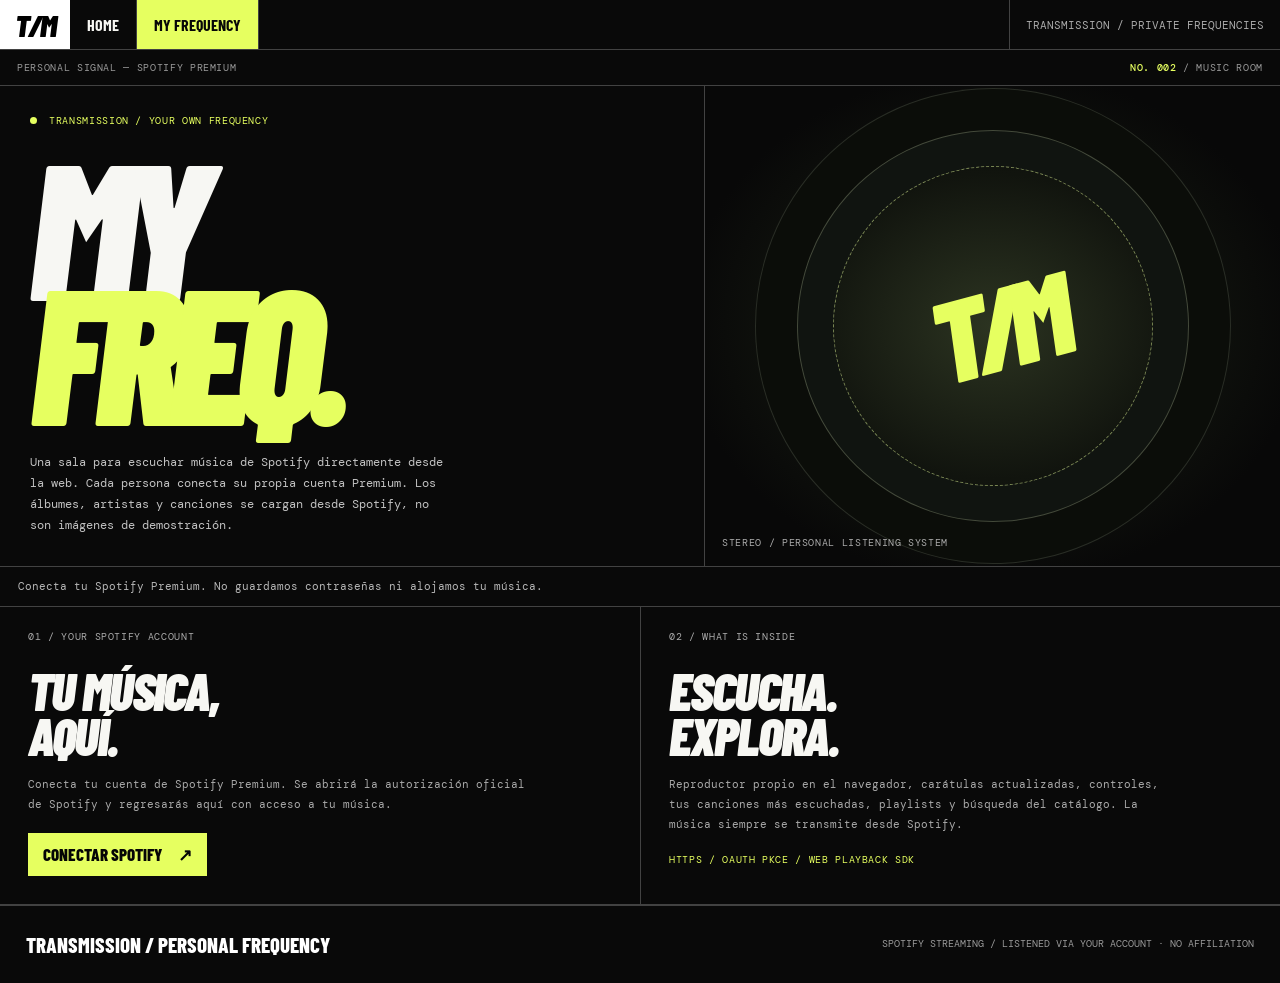
==== musica.html @ 9c349d8c "Ajustar carátula dinámica para ocupar correctamente el reproductor" ====
<!doctype html>
<html lang="es">
<head>
<meta charset="utf-8"><meta name="viewport" content="width=device-width,initial-scale=1">
<meta name="theme-color" content="#090909">
<meta name="description" content="TRANSMISSION — Archivo personal y reproductor Spotify Premium en el navegador.">
<title>MY FREQUENCY / TRANSMISSION</title>
<link rel="preconnect" href="https://fonts.googleapis.com">
<link rel="preconnect" href="https://fonts.gstatic.com" crossorigin>
<link href="https://fonts.googleapis.com/css2?family=Barlow+Condensed:ital,wght@0,400;0,500;0,600;0,700;0,800;0,900;1,800;1,900&family=DM+Mono:wght@400;500&display=swap" rel="stylesheet">
<style>
:root{--acid:#e6ff60;--black:#090909;--panel:#101010;--edge:#424242;--muted:#a2a2a2;--display:'Barlow Condensed','Arial Narrow',Arial,sans-serif;--mono:'DM Mono',monospace;--white:#f7f7f3}*{box-sizing:border-box}html{scroll-behavior:smooth}body{margin:0;color:var(--white);background:var(--black);font:600 16px var(--display);-webkit-font-smoothing:antialiased}button,input{font:inherit}button{cursor:pointer}button:disabled{opacity:.4;cursor:not-allowed}a{color:inherit;text-decoration:none}button:focus-visible,a:focus-visible,input:focus-visible{outline:2px solid var(--acid);outline-offset:3px}img{max-width:100%;display:block}::selection{background:var(--acid);color:#000}.tiny{font:10px/1.5 var(--mono);letter-spacing:.065em}.muted{color:var(--muted);font:12px/1.7 var(--mono)}.header{height:50px;display:flex;align-items:stretch;position:sticky;top:0;background:#090909;z-index:50;border-bottom:1px solid var(--edge)}.logo{padding:0 15px;background:white;color:#000;font-style:italic;font-size:31px;font-weight:900;letter-spacing:-2px;display:grid;place-items:center}.header>a:not(.logo){padding:0 17px;display:flex;align-items:center;border-right:1px solid var(--edge);font-size:16px;font-weight:700}.header>a.is-active{background:var(--acid);color:#070707}.header .sep{flex:1;border-right:1px solid var(--edge)}.header .header-number{font:11px var(--mono);padding:0 16px;color:#aaa;display:flex;align-items:center}.overline{display:flex;align-items:center;justify-content:space-between;gap:12px;padding:10px 17px;border-bottom:1px solid var(--edge);color:#999}.overline strong{color:var(--acid);font-weight:500}.hero{display:grid;grid-template-columns:55% 45%;min-height:430px;border-bottom:1px solid var(--edge)}.hero-copy{padding:27px 30px 30px;display:flex;flex-direction:column;justify-content:space-between;position:relative;overflow:hidden}.mastlabel{color:var(--acid);display:flex;gap:12px}.green-dot{width:7px;height:7px;border-radius:50%;background:var(--acid);display:inline-block;flex:none;margin-top:4px}.headline{font-size:clamp(100px,15vw,255px);font-weight:900;font-style:italic;line-height:.65;letter-spacing:-.085em;margin:34px 0 40px;padding-right:15px}.headline span{color:var(--acid)}.hero-copy p{font:12px/1.75 var(--mono);max-width:420px;color:#c2c2c2;margin:0}.hero-cover{border-left:1px solid var(--edge);position:relative;background:radial-gradient(ellipse at center,#2c3421 0,#11140e 45%,#080808 76%);display:grid;place-items:center;overflow:hidden}.hero-cover .ring{width:66%;aspect-ratio:1;max-width:320px;border-radius:50%;border:1px dashed #788552;display:grid;place-items:center;box-shadow:0 0 0 35px #101410,0 0 0 36px #43493a,0 0 0 77px #0b0d09,0 0 0 78px #292d25;transform:rotate(-15deg)}.hero-cover .ring span{font-size:clamp(60px,9vw,170px);font-weight:900;letter-spacing:-.13em;color:var(--acid);font-style:italic}.hero-cover .tiny{position:absolute;bottom:16px;left:17px;color:#aaa}.access{display:grid;grid-template-columns:1fr 1fr;border-bottom:1px solid var(--edge)}.access-col{padding:22px 28px 28px;min-height:242px}.access-col+.access-col{border-left:1px solid var(--edge)}.access-col h2{font-size:clamp(30px,4.1vw,59px);font-weight:900;letter-spacing:-.04em;font-style:italic;line-height:.87;margin:24px 0 16px;text-transform:uppercase}.access-col p{font:11px/1.8 var(--mono);color:#aaa;margin:0 0 18px;max-width:500px}.button{appearance:none;display:inline-flex;align-items:center;justify-content:space-between;gap:16px;padding:10px 14px;border:1px solid #767676;color:white;background:none;font-weight:800;line-height:1;text-transform:uppercase;font-size:17px;min-height:43px}.button:hover:not(:disabled){background:#fff;color:#050505}.button.acid{background:var(--acid);border-color:var(--acid);color:#050505}.button.acid:hover{background:#fff;border-color:#fff}.button.small{font-size:15px;padding:9px 12px;min-height:36px}.button.selected{background:var(--acid);color:#111;border-color:var(--acid)}.statusline{display:flex;align-items:center;gap:12px;min-height:40px;border-bottom:1px solid var(--edge);padding:9px 18px;color:#b7b7b7;font:11px/1.55 var(--mono)}.statusline .dot{width:6px;height:6px;border-radius:50%;background:var(--acid);flex:none}.statusline[data-error=true]{color:#ff9696}.intro{padding:22px 27px;border-bottom:1px solid var(--edge)}.intro h2{font-size:clamp(45px,8vw,95px);font-style:italic;text-transform:uppercase;line-height:.8;margin:10px 0 18px;letter-spacing:-.05em}.intro p{font:11px/1.7 var(--mono);color:#a9a9a9;max-width:650px}.member-head{display:flex;justify-content:space-between;align-items:center;border-bottom:1px solid var(--edge);padding:14px 24px;gap:12px}.member-head strong{font-size:20px;font-weight:800}.member-head span[data-owner=true]{color:var(--acid)}.member-head .tiny{color:#aaa}.now-layout{display:grid;grid-template-columns:minmax(280px,39%) 1fr;min-height:395px;border-bottom:1px solid var(--edge)}.now-art{background:#1d1f18;padding:24px;display:grid;place-items:center;position:relative;border-right:1px solid var(--edge)}.cover-holder{width:min(100%,355px);aspect-ratio:1;box-shadow:0 18px 70px #0008;position:relative;background:repeating-linear-gradient(135deg,#2d3422 0 16px,#1c211a 16px 32px);display:grid;place-items:center;overflow:hidden}#current-cover{width:100%;height:100%}.cover-holder .cover-big{width:100%;height:100%;object-fit:cover}.cover-holder.is-empty:before{content:'T/M';font-size:80px;font-style:italic;font-weight:900;letter-spacing:-.1em;color:var(--acid)}.cover-holder.is-playing:after{content:'▶';position:absolute;right:10px;bottom:10px;padding:7px 11px;color:#000;background:var(--acid)}.now-meta{padding:26px 30px;display:flex;flex-direction:column;justify-content:space-between;gap:16px}.now-meta .upper{color:#aaa}.now-meta h2{font-size:clamp(54px,6.4vw,112px);letter-spacing:-.05em;line-height:.83;text-transform:uppercase;margin:10px 0 18px;font-weight:900;font-style:italic;overflow-wrap:anywhere}.now-meta p{font:14px/1.5 var(--mono);color:#aaa;margin:0}.now-meta .album{color:#747474;font-size:11px;margin-top:6px}.device-info{margin:10px 0;color:#b7b7b7;font:10px/1.6 var(--mono)}.now-actions{display:flex;flex-wrap:wrap;align-items:center;gap:9px;margin:14px 0}.player-progress{display:grid;grid-template-columns:35px 1fr 35px;gap:9px;align-items:center;font:10px var(--mono);color:#aaa;margin-top:16px}input[type=range]{accent-color:var(--acid);width:100%;cursor:pointer}.section-header{display:flex;align-items:end;justify-content:space-between;gap:15px;border-bottom:1px solid var(--edge);padding:18px 23px;flex-wrap:wrap}.section-header h2{font-weight:900;font-size:clamp(29px,4vw,55px);line-height:1;text-transform:uppercase;font-style:italic;margin:0}.section-header .tiny{color:#aaa}.toggles{display:flex;gap:7px;flex-wrap:wrap}.track-grid{display:grid;grid-template-columns:repeat(6,minmax(0,1fr));gap:1px;background:var(--edge);border-bottom:1px solid var(--edge)}.track-card{min-width:0;background:var(--black);padding:10px 10px 15px;display:flex;flex-direction:column}.track-art{background:linear-gradient(135deg,#343b23,#13150f);border:0;width:100%;aspect-ratio:1;position:relative;padding:0;display:block;overflow:hidden}.track-art img,.playlist-image img,.result-art img{width:100%;height:100%;object-fit:cover}.over-play{position:absolute;right:8px;bottom:8px;width:32px;height:32px;background:var(--acid);color:#000;display:grid;place-items:center;opacity:0;transform:translateY(8px);transition:.2s}.track-art:hover .over-play,.track-art:focus-visible .over-play{opacity:1;transform:none}.track-caption{display:grid;grid-template-columns:24px minmax(0,1fr);gap:3px 5px;padding-top:10px}.track-index{font:10px var(--mono);color:#797979;grid-row:1 / 3}.track-title{font-size:16px;font-weight:800;line-height:1.05;overflow:hidden;display:-webkit-box;-webkit-box-orient:vertical;-webkit-line-clamp:2}.track-by{font:10px/1.45 var(--mono);color:#a5a5a5;overflow:hidden;white-space:nowrap;text-overflow:ellipsis}.track-grid>.muted{grid-column:1/-1;padding:18px}.lists-grid{display:grid;grid-template-columns:repeat(4,minmax(0,1fr));gap:1px;background:var(--edge);border-bottom:1px solid var(--edge)}.list-card{min-width:0;padding:14px;background:var(--black)}.playlist-image{border:0;background:#171c12;width:100%;aspect-ratio:1;display:grid;place-items:center;padding:0}.list-name{font-size:24px;line-height:1;text-transform:uppercase;margin:12px 0 6px;overflow-wrap:anywhere}.list-count{font:10px var(--mono);color:#858585}.list-actions{display:flex;gap:14px;margin-top:17px}.text-link{font:11px var(--mono);color:var(--acid);padding:0;border:0;background:none}.text-link:hover{text-decoration:underline}.lists-grid>.muted{grid-column:1/-1;padding:18px}.search-block{padding:22px 25px;border-bottom:1px solid var(--edge);background:#111}.search-form{display:flex;gap:8px;margin-top:18px}.search-form input{flex:1;min-width:0;background:#070707;border:1px solid #696969;color:white;padding:11px 14px;font:14px var(--mono)}.search-form input:focus{border-color:var(--acid);outline:none}.results{display:grid;grid-template-columns:1fr 1fr;gap:1px;background:var(--edge)}.result-row{display:grid;grid-template-columns:46px 1fr 25px;gap:12px;align-items:center;text-align:left;background:var(--black);border:0;color:white;padding:11px 14px;min-width:0}.result-row:hover{background:#212121}.result-art{display:block;width:46px;height:46px;background:#373a30}.result-info{min-width:0;display:flex;flex-direction:column}.result-info b{font-weight:800;font-size:18px;overflow:hidden;white-space:nowrap;text-overflow:ellipsis}.result-info small{font:10px var(--mono);color:#aaa;white-space:nowrap;overflow:hidden;text-overflow:ellipsis}.result-play{color:var(--acid)}.results .muted{padding:13px}.editorial-note{padding:20px 25px;background:#202316;color:#bec0af;border-bottom:1px solid var(--edge);font:11px/1.7 var(--mono)}.editorial-note b{color:var(--acid)}.footer{display:flex;justify-content:space-between;gap:15px;align-items:center;padding:26px;border-top:1px solid var(--edge);font:10px/1.6 var(--mono);color:#999}.footer strong{font:800 21px var(--display);color:white}.playerbar{position:sticky;bottom:0;z-index:80;display:none;align-items:center;gap:13px;background:var(--acid);color:#080808;padding:8px 14px;border-top:2px solid #080808}.playerbar.visible{display:flex}.playerbar-art{height:42px;width:42px;background:#050505;flex:none}.playerbar-art img{width:100%;height:100%;object-fit:cover}.playerbar-info{min-width:0;flex:1;display:flex;flex-direction:column}.playerbar-info b{font-size:19px;line-height:1;overflow:hidden;white-space:nowrap;text-overflow:ellipsis}.playerbar-info small{font:10px var(--mono);overflow:hidden;white-space:nowrap;text-overflow:ellipsis}.playerbar button{background:#0a0a0a;border:0;color:var(--acid);width:40px;height:36px;font:800 19px var(--display)}[hidden]{display:none!important}@media(max-width:1050px){.track-grid{grid-template-columns:repeat(4,1fr)}.lists-grid{grid-template-columns:repeat(3,1fr)}}@media(max-width:740px){.hero{grid-template-columns:1fr}.hero-copy{min-height:305px}.headline{font-size:clamp(85px,20vw,164px)}.hero-cover{border-left:0;border-top:1px solid var(--edge);min-height:235px}.hero-cover .ring{max-width:150px}.access{grid-template-columns:1fr}.access-col+.access-col{border-left:0;border-top:1px solid var(--edge)}.now-layout{grid-template-columns:1fr}.now-art{border-right:0;border-bottom:1px solid var(--edge)}.now-art .cover-holder{max-width:275px}.now-meta{padding:24px 19px}.track-grid{grid-template-columns:repeat(3,minmax(0,1fr))}.lists-grid{grid-template-columns:repeat(2,minmax(0,1fr))}.results{grid-template-columns:1fr}.header-number{display:none!important}}@media(max-width:480px){.header{height:47px}.logo{font-size:24px;padding:0 11px}.header>a:not(.logo){font-size:13px;padding:0 10px}.hero-copy{padding:22px 16px}.headline{font-size:clamp(75px,19vw,115px)}.access-col{padding:20px 16px}.overline{padding:8px 10px;font-size:9px}.track-grid{grid-template-columns:repeat(2,minmax(0,1fr))}.lists-grid{grid-template-columns:repeat(2,minmax(0,1fr))}.section-header{padding:16px 12px}.search-block{padding:17px 12px}.now-meta h2{font-size:59px}.button{font-size:15px}.footer{flex-direction:column;align-items:start;padding:18px}.playerbar-info b{font-size:16px}}@media(prefers-reduced-motion:reduce){html{scroll-behavior:auto}.over-play{transition:none}}
</style>
<script defer src="./spotify-auth.js"></script>
<script defer src="./spotify-room.js"></script>
</head>
<body>
<header class="header" aria-label="Navegación">
 <a class="logo" href="./index.html" title="Inicio">T/M</a>
 <a href="./index.html">HOME</a>
 <a href="./musica.html" class="is-active" aria-current="page">MY FREQUENCY</a>
 <span class="sep"></span><span class="header-number">TRANSMISSION / PRIVATE FREQUENCIES</span>
</header>
<div class="overline tiny"><span>PERSONAL SIGNAL — SPOTIFY PREMIUM</span><span><strong>NO. 002</strong> / MUSIC ROOM</span></div>
<main>
<section class="hero">
 <div class="hero-copy">
   <div class="mastlabel tiny"><i class="green-dot"></i> TRANSMISSION / YOUR OWN FREQUENCY</div>
   <h1 class="headline">MY<br><span>FREQ.</span></h1>
   <p>Una sala para escuchar música de Spotify directamente desde la web. Cada persona conecta su propia cuenta Premium. Los álbumes, artistas y canciones se cargan desde Spotify, no son imágenes de demostración.</p>
 </div>
 <div class="hero-cover" aria-hidden="true"><div class="ring"><span>T/M</span></div><span class="tiny">STEREO / PERSONAL LISTENING SYSTEM</span></div>
</section>
<div class="statusline" id="music-status" role="status" aria-live="polite"><i class="dot"></i> PREPARANDO SESIÓN...</div>
<section id="connect-view" class="access" aria-label="Conectar con Spotify">
 <div class="access-col">
   <div class="tiny" style="color:#aaa">01 / YOUR SPOTIFY ACCOUNT</div>
   <h2>TU MÚSICA,<br> AQUÍ.</h2>
   <p>Conecta tu cuenta de Spotify Premium. Se abrirá la autorización oficial de Spotify y regresarás aquí con acceso a tu música.</p>
   <button type="button" class="button acid" id="connect-button">CONECTAR SPOTIFY <span aria-hidden="true">↗</span></button>
 </div>
 <div class="access-col">
   <div class="tiny" style="color:#aaa">02 / WHAT IS INSIDE</div>
   <h2>ESCUCHA.<br> EXPLORA.</h2>
   <p>Reproductor propio en el navegador, carátulas actualizadas, controles, tus canciones más escuchadas, playlists y búsqueda del catálogo. La música siempre se transmite desde Spotify.</p>
   <div class="tiny" style="color:var(--acid)">HTTPS / OAUTH PKCE / WEB PLAYBACK SDK</div>
 </div>
</section>
<div id="connected-view" hidden>
 <div class="member-head"><div><div class="tiny" style="color:#999">CUENTA CONECTADA</div><strong id="account-name">SPOTIFY</strong></div><div style="text-align:right"><span class="tiny" id="owner-tag">CUENTA PREMIUM</span><div style="margin-top:7px"><button type="button" class="text-link" id="disconnect-button">DESCONECTAR ↗</button></div></div></div>
 <section class="now-layout" aria-label="Reproducción actual">
   <div class="now-art"><div id="current-cover-wrap" class="cover-holder is-empty"><div id="current-cover"></div></div></div>
   <div class="now-meta">
      <div><div class="tiny upper" id="source-label">NOW PLAYING / SPOTIFY CONNECT</div><h2 id="current-name">YOUR<br> FREQUENCY</h2><p id="current-artist">Selecciona una canción para comenzar</p><p class="album" id="current-album"></p></div>
      <div><div class="tiny upper" id="now-indicator">ESPERANDO REPRODUCCIÓN</div><div class="device-info" id="current-device">DISPOSITIVO / AÚN SIN ELEGIR</div><div class="device-info" id="device-label">WEB PLAYER / INICIANDO</div>
        <div class="now-actions">
         <button type="button" class="button acid" id="listen-here" disabled>▶ ESCUCHAR AQUÍ</button>
         <button type="button" class="button" id="previous" title="Anterior">⏮</button>
         <button type="button" class="button" id="toggle-button">REPRODUCIR</button>
         <button type="button" class="button" id="next" title="Siguiente">⏭</button>
         <button type="button" class="button" id="current-share" disabled>COMPARTIR ↗</button>
        </div>
        <div class="player-progress"><span id="position">0:00</span><input type="range" id="track-progress" min="0" max="1" value="0" aria-label="Posición de reproducción"><span id="duration">0:00</span></div>
      </div>
   </div>
 </section>
 <div class="section-header"><div><div class="tiny" style="color:#aaa" id="collection-label">LAST 4 WEEKS</div><h2>EN ROTACIÓN / TOP TRACKS</h2></div><div class="toggles"><button type="button" class="button small selected" id="top-short">4 SEMANAS</button><button type="button" class="button small" id="top-medium">6 MESES</button><button type="button" class="button small" id="top-long">1 AÑO</button></div></div>
 <section id="tracks-grid" class="track-grid" aria-label="Canciones destacadas"><p class="muted">Inicia sesión para ver tus canciones.</p></section>
 <div class="section-header"><div><div class="tiny" style="color:#aaa">PERSONAL LIBRARY</div><h2>PLAYLISTS / LISTAS</h2></div><button class="button small" type="button" id="refresh-data">ACTUALIZAR ↺</button></div>
 <section class="lists-grid" id="playlists-grid" aria-label="Mis playlists"></section>
 <div class="section-header"><div><div class="tiny" style="color:#aaa">LISTENING HISTORY</div><h2>ÚLTIMAS ESCUCHAS</h2></div><span class="tiny" style="color:#aaa">RECENT / 08</span></div>
 <section id="recent-grid" class="track-grid" aria-label="Escuchado recientemente"></section>
 <section class="search-block" aria-label="Buscar canciones">
   <div class="tiny" style="color:var(--acid)">DISCOVER / THE CATALOGUE</div>
   <div class="section-header" style="padding:13px 0;border:0"><h2>BUSCA / REPRODUCE</h2><span class="tiny" style="color:#aaa">SPOTIFY SEARCH</span></div>
   <form id="search-form" class="search-form">
      <input id="search-query" type="search" placeholder="Artista, canción, álbum..." minlength="2" required autocomplete="off" aria-label="Buscar canciones">
      <button class="button acid" type="submit">BUSCAR ↗</button>
   </form>
 </section>
 <div id="search-results" class="results" aria-live="polite"></div>
 <p id="editorial-note" class="editorial-note"><b>LA PORTADA CAMBIA CON TU MÚSICA.</b> Al conectar tu cuenta se actualizarán tus carátulas y canciones destacadas. Para reflejar tu selección ante otros visitantes mientras no tienes abierta la página, necesitaremos sincronización segura en un servidor.</p>
</div>
</main>
<footer class="footer"><strong>TRANSMISSION / PERSONAL FREQUENCY</strong><span>SPOTIFY STREAMING / LISTENED VIA YOUR ACCOUNT · NO AFFILIATION</span></footer>
<div class="playerbar" id="playerbar" aria-live="polite"><div class="playerbar-art" id="playerbar-art"></div><div class="playerbar-info"><b id="playerbar-track">CANCION</b><small id="playerbar-artist">ARTISTA</small></div><button id="bar-play" type="button" title="Pausar o reproducir">▶</button></div>
</body>
</html>
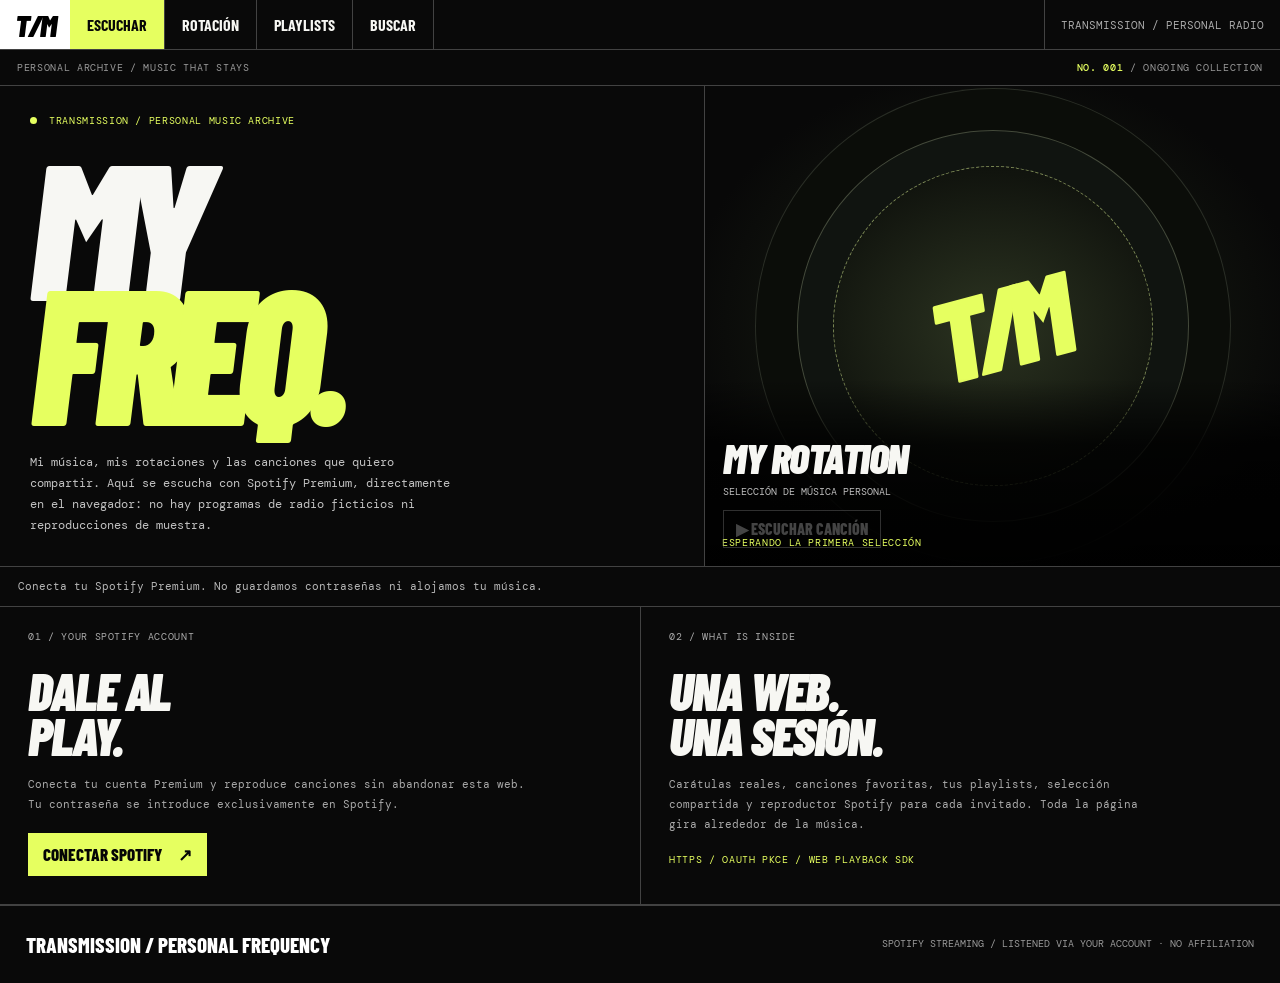
==== commit faaa5252: "Hacer musica.html callback seguro de Spotify y regresar al inicio musical" ====
--- a/musica.html
+++ b/musica.html
@@ -1,88 +1,27 @@
 <!doctype html>
 <html lang="es">
 <head>
-<meta charset="utf-8"><meta name="viewport" content="width=device-width,initial-scale=1">
-<meta name="theme-color" content="#090909">
-<meta name="description" content="TRANSMISSION — Archivo personal y reproductor Spotify Premium en el navegador.">
-<title>MY FREQUENCY / TRANSMISSION</title>
-<link rel="preconnect" href="https://fonts.googleapis.com">
-<link rel="preconnect" href="https://fonts.gstatic.com" crossorigin>
-<link href="https://fonts.googleapis.com/css2?family=Barlow+Condensed:ital,wght@0,400;0,500;0,600;0,700;0,800;0,900;1,800;1,900&family=DM+Mono:wght@400;500&display=swap" rel="stylesheet">
-<style>
-:root{--acid:#e6ff60;--black:#090909;--panel:#101010;--edge:#424242;--muted:#a2a2a2;--display:'Barlow Condensed','Arial Narrow',Arial,sans-serif;--mono:'DM Mono',monospace;--white:#f7f7f3}*{box-sizing:border-box}html{scroll-behavior:smooth}body{margin:0;color:var(--white);background:var(--black);font:600 16px var(--display);-webkit-font-smoothing:antialiased}button,input{font:inherit}button{cursor:pointer}button:disabled{opacity:.4;cursor:not-allowed}a{color:inherit;text-decoration:none}button:focus-visible,a:focus-visible,input:focus-visible{outline:2px solid var(--acid);outline-offset:3px}img{max-width:100%;display:block}::selection{background:var(--acid);color:#000}.tiny{font:10px/1.5 var(--mono);letter-spacing:.065em}.muted{color:var(--muted);font:12px/1.7 var(--mono)}.header{height:50px;display:flex;align-items:stretch;position:sticky;top:0;background:#090909;z-index:50;border-bottom:1px solid var(--edge)}.logo{padding:0 15px;background:white;color:#000;font-style:italic;font-size:31px;font-weight:900;letter-spacing:-2px;display:grid;place-items:center}.header>a:not(.logo){padding:0 17px;display:flex;align-items:center;border-right:1px solid var(--edge);font-size:16px;font-weight:700}.header>a.is-active{background:var(--acid);color:#070707}.header .sep{flex:1;border-right:1px solid var(--edge)}.header .header-number{font:11px var(--mono);padding:0 16px;color:#aaa;display:flex;align-items:center}.overline{display:flex;align-items:center;justify-content:space-between;gap:12px;padding:10px 17px;border-bottom:1px solid var(--edge);color:#999}.overline strong{color:var(--acid);font-weight:500}.hero{display:grid;grid-template-columns:55% 45%;min-height:430px;border-bottom:1px solid var(--edge)}.hero-copy{padding:27px 30px 30px;display:flex;flex-direction:column;justify-content:space-between;position:relative;overflow:hidden}.mastlabel{color:var(--acid);display:flex;gap:12px}.green-dot{width:7px;height:7px;border-radius:50%;background:var(--acid);display:inline-block;flex:none;margin-top:4px}.headline{font-size:clamp(100px,15vw,255px);font-weight:900;font-style:italic;line-height:.65;letter-spacing:-.085em;margin:34px 0 40px;padding-right:15px}.headline span{color:var(--acid)}.hero-copy p{font:12px/1.75 var(--mono);max-width:420px;color:#c2c2c2;margin:0}.hero-cover{border-left:1px solid var(--edge);position:relative;background:radial-gradient(ellipse at center,#2c3421 0,#11140e 45%,#080808 76%);display:grid;place-items:center;overflow:hidden}.hero-cover .ring{width:66%;aspect-ratio:1;max-width:320px;border-radius:50%;border:1px dashed #788552;display:grid;place-items:center;box-shadow:0 0 0 35px #101410,0 0 0 36px #43493a,0 0 0 77px #0b0d09,0 0 0 78px #292d25;transform:rotate(-15deg)}.hero-cover .ring span{font-size:clamp(60px,9vw,170px);font-weight:900;letter-spacing:-.13em;color:var(--acid);font-style:italic}.hero-cover .tiny{position:absolute;bottom:16px;left:17px;color:#aaa}.access{display:grid;grid-template-columns:1fr 1fr;border-bottom:1px solid var(--edge)}.access-col{padding:22px 28px 28px;min-height:242px}.access-col+.access-col{border-left:1px solid var(--edge)}.access-col h2{font-size:clamp(30px,4.1vw,59px);font-weight:900;letter-spacing:-.04em;font-style:italic;line-height:.87;margin:24px 0 16px;text-transform:uppercase}.access-col p{font:11px/1.8 var(--mono);color:#aaa;margin:0 0 18px;max-width:500px}.button{appearance:none;display:inline-flex;align-items:center;justify-content:space-between;gap:16px;padding:10px 14px;border:1px solid #767676;color:white;background:none;font-weight:800;line-height:1;text-transform:uppercase;font-size:17px;min-height:43px}.button:hover:not(:disabled){background:#fff;color:#050505}.button.acid{background:var(--acid);border-color:var(--acid);color:#050505}.button.acid:hover{background:#fff;border-color:#fff}.button.small{font-size:15px;padding:9px 12px;min-height:36px}.button.selected{background:var(--acid);color:#111;border-color:var(--acid)}.statusline{display:flex;align-items:center;gap:12px;min-height:40px;border-bottom:1px solid var(--edge);padding:9px 18px;color:#b7b7b7;font:11px/1.55 var(--mono)}.statusline .dot{width:6px;height:6px;border-radius:50%;background:var(--acid);flex:none}.statusline[data-error=true]{color:#ff9696}.intro{padding:22px 27px;border-bottom:1px solid var(--edge)}.intro h2{font-size:clamp(45px,8vw,95px);font-style:italic;text-transform:uppercase;line-height:.8;margin:10px 0 18px;letter-spacing:-.05em}.intro p{font:11px/1.7 var(--mono);color:#a9a9a9;max-width:650px}.member-head{display:flex;justify-content:space-between;align-items:center;border-bottom:1px solid var(--edge);padding:14px 24px;gap:12px}.member-head strong{font-size:20px;font-weight:800}.member-head span[data-owner=true]{color:var(--acid)}.member-head .tiny{color:#aaa}.now-layout{display:grid;grid-template-columns:minmax(280px,39%) 1fr;min-height:395px;border-bottom:1px solid var(--edge)}.now-art{background:#1d1f18;padding:24px;display:grid;place-items:center;position:relative;border-right:1px solid var(--edge)}.cover-holder{width:min(100%,355px);aspect-ratio:1;box-shadow:0 18px 70px #0008;position:relative;background:repeating-linear-gradient(135deg,#2d3422 0 16px,#1c211a 16px 32px);display:grid;place-items:center;overflow:hidden}#current-cover{width:100%;height:100%}.cover-holder .cover-big{width:100%;height:100%;object-fit:cover}.cover-holder.is-empty:before{content:'T/M';font-size:80px;font-style:italic;font-weight:900;letter-spacing:-.1em;color:var(--acid)}.cover-holder.is-playing:after{content:'▶';position:absolute;right:10px;bottom:10px;padding:7px 11px;color:#000;background:var(--acid)}.now-meta{padding:26px 30px;display:flex;flex-direction:column;justify-content:space-between;gap:16px}.now-meta .upper{color:#aaa}.now-meta h2{font-size:clamp(54px,6.4vw,112px);letter-spacing:-.05em;line-height:.83;text-transform:uppercase;margin:10px 0 18px;font-weight:900;font-style:italic;overflow-wrap:anywhere}.now-meta p{font:14px/1.5 var(--mono);color:#aaa;margin:0}.now-meta .album{color:#747474;font-size:11px;margin-top:6px}.device-info{margin:10px 0;color:#b7b7b7;font:10px/1.6 var(--mono)}.now-actions{display:flex;flex-wrap:wrap;align-items:center;gap:9px;margin:14px 0}.player-progress{display:grid;grid-template-columns:35px 1fr 35px;gap:9px;align-items:center;font:10px var(--mono);color:#aaa;margin-top:16px}input[type=range]{accent-color:var(--acid);width:100%;cursor:pointer}.section-header{display:flex;align-items:end;justify-content:space-between;gap:15px;border-bottom:1px solid var(--edge);padding:18px 23px;flex-wrap:wrap}.section-header h2{font-weight:900;font-size:clamp(29px,4vw,55px);line-height:1;text-transform:uppercase;font-style:italic;margin:0}.section-header .tiny{color:#aaa}.toggles{display:flex;gap:7px;flex-wrap:wrap}.track-grid{display:grid;grid-template-columns:repeat(6,minmax(0,1fr));gap:1px;background:var(--edge);border-bottom:1px solid var(--edge)}.track-card{min-width:0;background:var(--black);padding:10px 10px 15px;display:flex;flex-direction:column}.track-art{background:linear-gradient(135deg,#343b23,#13150f);border:0;width:100%;aspect-ratio:1;position:relative;padding:0;display:block;overflow:hidden}.track-art img,.playlist-image img,.result-art img{width:100%;height:100%;object-fit:cover}.over-play{position:absolute;right:8px;bottom:8px;width:32px;height:32px;background:var(--acid);color:#000;display:grid;place-items:center;opacity:0;transform:translateY(8px);transition:.2s}.track-art:hover .over-play,.track-art:focus-visible .over-play{opacity:1;transform:none}.track-caption{display:grid;grid-template-columns:24px minmax(0,1fr);gap:3px 5px;padding-top:10px}.track-index{font:10px var(--mono);color:#797979;grid-row:1 / 3}.track-title{font-size:16px;font-weight:800;line-height:1.05;overflow:hidden;display:-webkit-box;-webkit-box-orient:vertical;-webkit-line-clamp:2}.track-by{font:10px/1.45 var(--mono);color:#a5a5a5;overflow:hidden;white-space:nowrap;text-overflow:ellipsis}.track-grid>.muted{grid-column:1/-1;padding:18px}.lists-grid{display:grid;grid-template-columns:repeat(4,minmax(0,1fr));gap:1px;background:var(--edge);border-bottom:1px solid var(--edge)}.list-card{min-width:0;padding:14px;background:var(--black)}.playlist-image{border:0;background:#171c12;width:100%;aspect-ratio:1;display:grid;place-items:center;padding:0}.list-name{font-size:24px;line-height:1;text-transform:uppercase;margin:12px 0 6px;overflow-wrap:anywhere}.list-count{font:10px var(--mono);color:#858585}.list-actions{display:flex;gap:14px;margin-top:17px}.text-link{font:11px var(--mono);color:var(--acid);padding:0;border:0;background:none}.text-link:hover{text-decoration:underline}.lists-grid>.muted{grid-column:1/-1;padding:18px}.search-block{padding:22px 25px;border-bottom:1px solid var(--edge);background:#111}.search-form{display:flex;gap:8px;margin-top:18px}.search-form input{flex:1;min-width:0;background:#070707;border:1px solid #696969;color:white;padding:11px 14px;font:14px var(--mono)}.search-form input:focus{border-color:var(--acid);outline:none}.results{display:grid;grid-template-columns:1fr 1fr;gap:1px;background:var(--edge)}.result-row{display:grid;grid-template-columns:46px 1fr 25px;gap:12px;align-items:center;text-align:left;background:var(--black);border:0;color:white;padding:11px 14px;min-width:0}.result-row:hover{background:#212121}.result-art{display:block;width:46px;height:46px;background:#373a30}.result-info{min-width:0;display:flex;flex-direction:column}.result-info b{font-weight:800;font-size:18px;overflow:hidden;white-space:nowrap;text-overflow:ellipsis}.result-info small{font:10px var(--mono);color:#aaa;white-space:nowrap;overflow:hidden;text-overflow:ellipsis}.result-play{color:var(--acid)}.results .muted{padding:13px}.editorial-note{padding:20px 25px;background:#202316;color:#bec0af;border-bottom:1px solid var(--edge);font:11px/1.7 var(--mono)}.editorial-note b{color:var(--acid)}.footer{display:flex;justify-content:space-between;gap:15px;align-items:center;padding:26px;border-top:1px solid var(--edge);font:10px/1.6 var(--mono);color:#999}.footer strong{font:800 21px var(--display);color:white}.playerbar{position:sticky;bottom:0;z-index:80;display:none;align-items:center;gap:13px;background:var(--acid);color:#080808;padding:8px 14px;border-top:2px solid #080808}.playerbar.visible{display:flex}.playerbar-art{height:42px;width:42px;background:#050505;flex:none}.playerbar-art img{width:100%;height:100%;object-fit:cover}.playerbar-info{min-width:0;flex:1;display:flex;flex-direction:column}.playerbar-info b{font-size:19px;line-height:1;overflow:hidden;white-space:nowrap;text-overflow:ellipsis}.playerbar-info small{font:10px var(--mono);overflow:hidden;white-space:nowrap;text-overflow:ellipsis}.playerbar button{background:#0a0a0a;border:0;color:var(--acid);width:40px;height:36px;font:800 19px var(--display)}[hidden]{display:none!important}@media(max-width:1050px){.track-grid{grid-template-columns:repeat(4,1fr)}.lists-grid{grid-template-columns:repeat(3,1fr)}}@media(max-width:740px){.hero{grid-template-columns:1fr}.hero-copy{min-height:305px}.headline{font-size:clamp(85px,20vw,164px)}.hero-cover{border-left:0;border-top:1px solid var(--edge);min-height:235px}.hero-cover .ring{max-width:150px}.access{grid-template-columns:1fr}.access-col+.access-col{border-left:0;border-top:1px solid var(--edge)}.now-layout{grid-template-columns:1fr}.now-art{border-right:0;border-bottom:1px solid var(--edge)}.now-art .cover-holder{max-width:275px}.now-meta{padding:24px 19px}.track-grid{grid-template-columns:repeat(3,minmax(0,1fr))}.lists-grid{grid-template-columns:repeat(2,minmax(0,1fr))}.results{grid-template-columns:1fr}.header-number{display:none!important}}@media(max-width:480px){.header{height:47px}.logo{font-size:24px;padding:0 11px}.header>a:not(.logo){font-size:13px;padding:0 10px}.hero-copy{padding:22px 16px}.headline{font-size:clamp(75px,19vw,115px)}.access-col{padding:20px 16px}.overline{padding:8px 10px;font-size:9px}.track-grid{grid-template-columns:repeat(2,minmax(0,1fr))}.lists-grid{grid-template-columns:repeat(2,minmax(0,1fr))}.section-header{padding:16px 12px}.search-block{padding:17px 12px}.now-meta h2{font-size:59px}.button{font-size:15px}.footer{flex-direction:column;align-items:start;padding:18px}.playerbar-info b{font-size:16px}}@media(prefers-reduced-motion:reduce){html{scroll-behavior:auto}.over-play{transition:none}}
-</style>
-<script defer src="./spotify-auth.js"></script>
-<script defer src="./spotify-room.js"></script>
+  <meta charset="utf-8">
+  <meta name="viewport" content="width=device-width,initial-scale=1">
+  <title>TRANSMISSION — Conectando Spotify</title>
+  <meta name="robots" content="noindex,nofollow">
+  <style>html{color-scheme:dark}body{margin:0;min-height:100vh;background:#090909;color:#f2f2ed;display:grid;place-items:center;font-family:Arial,sans-serif}main{max-width:560px;padding:25px}h1{font-size:36px;letter-spacing:-.04em}p{line-height:1.5;color:#aaa}a{color:#e6ff60}</style>
+  <script src="./spotify-auth.js"></script>
 </head>
-<body>
-<header class="header" aria-label="Navegación">
- <a class="logo" href="./index.html" title="Inicio">T/M</a>
- <a href="./index.html">HOME</a>
- <a href="./musica.html" class="is-active" aria-current="page">MY FREQUENCY</a>
- <span class="sep"></span><span class="header-number">TRANSMISSION / PRIVATE FREQUENCIES</span>
-</header>
-<div class="overline tiny"><span>PERSONAL SIGNAL — SPOTIFY PREMIUM</span><span><strong>NO. 002</strong> / MUSIC ROOM</span></div>
-<main>
-<section class="hero">
- <div class="hero-copy">
-   <div class="mastlabel tiny"><i class="green-dot"></i> TRANSMISSION / YOUR OWN FREQUENCY</div>
-   <h1 class="headline">MY<br><span>FREQ.</span></h1>
-   <p>Una sala para escuchar música de Spotify directamente desde la web. Cada persona conecta su propia cuenta Premium. Los álbumes, artistas y canciones se cargan desde Spotify, no son imágenes de demostración.</p>
- </div>
- <div class="hero-cover" aria-hidden="true"><div class="ring"><span>T/M</span></div><span class="tiny">STEREO / PERSONAL LISTENING SYSTEM</span></div>
-</section>
-<div class="statusline" id="music-status" role="status" aria-live="polite"><i class="dot"></i> PREPARANDO SESIÓN...</div>
-<section id="connect-view" class="access" aria-label="Conectar con Spotify">
- <div class="access-col">
-   <div class="tiny" style="color:#aaa">01 / YOUR SPOTIFY ACCOUNT</div>
-   <h2>TU MÚSICA,<br> AQUÍ.</h2>
-   <p>Conecta tu cuenta de Spotify Premium. Se abrirá la autorización oficial de Spotify y regresarás aquí con acceso a tu música.</p>
-   <button type="button" class="button acid" id="connect-button">CONECTAR SPOTIFY <span aria-hidden="true">↗</span></button>
- </div>
- <div class="access-col">
-   <div class="tiny" style="color:#aaa">02 / WHAT IS INSIDE</div>
-   <h2>ESCUCHA.<br> EXPLORA.</h2>
-   <p>Reproductor propio en el navegador, carátulas actualizadas, controles, tus canciones más escuchadas, playlists y búsqueda del catálogo. La música siempre se transmite desde Spotify.</p>
-   <div class="tiny" style="color:var(--acid)">HTTPS / OAUTH PKCE / WEB PLAYBACK SDK</div>
- </div>
-</section>
-<div id="connected-view" hidden>
- <div class="member-head"><div><div class="tiny" style="color:#999">CUENTA CONECTADA</div><strong id="account-name">SPOTIFY</strong></div><div style="text-align:right"><span class="tiny" id="owner-tag">CUENTA PREMIUM</span><div style="margin-top:7px"><button type="button" class="text-link" id="disconnect-button">DESCONECTAR ↗</button></div></div></div>
- <section class="now-layout" aria-label="Reproducción actual">
-   <div class="now-art"><div id="current-cover-wrap" class="cover-holder is-empty"><div id="current-cover"></div></div></div>
-   <div class="now-meta">
-      <div><div class="tiny upper" id="source-label">NOW PLAYING / SPOTIFY CONNECT</div><h2 id="current-name">YOUR<br> FREQUENCY</h2><p id="current-artist">Selecciona una canción para comenzar</p><p class="album" id="current-album"></p></div>
-      <div><div class="tiny upper" id="now-indicator">ESPERANDO REPRODUCCIÓN</div><div class="device-info" id="current-device">DISPOSITIVO / AÚN SIN ELEGIR</div><div class="device-info" id="device-label">WEB PLAYER / INICIANDO</div>
-        <div class="now-actions">
-         <button type="button" class="button acid" id="listen-here" disabled>▶ ESCUCHAR AQUÍ</button>
-         <button type="button" class="button" id="previous" title="Anterior">⏮</button>
-         <button type="button" class="button" id="toggle-button">REPRODUCIR</button>
-         <button type="button" class="button" id="next" title="Siguiente">⏭</button>
-         <button type="button" class="button" id="current-share" disabled>COMPARTIR ↗</button>
-        </div>
-        <div class="player-progress"><span id="position">0:00</span><input type="range" id="track-progress" min="0" max="1" value="0" aria-label="Posición de reproducción"><span id="duration">0:00</span></div>
-      </div>
-   </div>
- </section>
- <div class="section-header"><div><div class="tiny" style="color:#aaa" id="collection-label">LAST 4 WEEKS</div><h2>EN ROTACIÓN / TOP TRACKS</h2></div><div class="toggles"><button type="button" class="button small selected" id="top-short">4 SEMANAS</button><button type="button" class="button small" id="top-medium">6 MESES</button><button type="button" class="button small" id="top-long">1 AÑO</button></div></div>
- <section id="tracks-grid" class="track-grid" aria-label="Canciones destacadas"><p class="muted">Inicia sesión para ver tus canciones.</p></section>
- <div class="section-header"><div><div class="tiny" style="color:#aaa">PERSONAL LIBRARY</div><h2>PLAYLISTS / LISTAS</h2></div><button class="button small" type="button" id="refresh-data">ACTUALIZAR ↺</button></div>
- <section class="lists-grid" id="playlists-grid" aria-label="Mis playlists"></section>
- <div class="section-header"><div><div class="tiny" style="color:#aaa">LISTENING HISTORY</div><h2>ÚLTIMAS ESCUCHAS</h2></div><span class="tiny" style="color:#aaa">RECENT / 08</span></div>
- <section id="recent-grid" class="track-grid" aria-label="Escuchado recientemente"></section>
- <section class="search-block" aria-label="Buscar canciones">
-   <div class="tiny" style="color:var(--acid)">DISCOVER / THE CATALOGUE</div>
-   <div class="section-header" style="padding:13px 0;border:0"><h2>BUSCA / REPRODUCE</h2><span class="tiny" style="color:#aaa">SPOTIFY SEARCH</span></div>
-   <form id="search-form" class="search-form">
-      <input id="search-query" type="search" placeholder="Artista, canción, álbum..." minlength="2" required autocomplete="off" aria-label="Buscar canciones">
-      <button class="button acid" type="submit">BUSCAR ↗</button>
-   </form>
- </section>
- <div id="search-results" class="results" aria-live="polite"></div>
- <p id="editorial-note" class="editorial-note"><b>LA PORTADA CAMBIA CON TU MÚSICA.</b> Al conectar tu cuenta se actualizarán tus carátulas y canciones destacadas. Para reflejar tu selección ante otros visitantes mientras no tienes abierta la página, necesitaremos sincronización segura en un servidor.</p>
-</div>
-</main>
-<footer class="footer"><strong>TRANSMISSION / PERSONAL FREQUENCY</strong><span>SPOTIFY STREAMING / LISTENED VIA YOUR ACCOUNT · NO AFFILIATION</span></footer>
-<div class="playerbar" id="playerbar" aria-live="polite"><div class="playerbar-art" id="playerbar-art"></div><div class="playerbar-info"><b id="playerbar-track">CANCION</b><small id="playerbar-artist">ARTISTA</small></div><button id="bar-play" type="button" title="Pausar o reproducir">▶</button></div>
+<body><main><h1>TRANSMISSION / CONECTANDO…</h1><p id="message">Validando la autorización directamente con Spotify y regresando al reproductor.</p><a href="/">Volver al inicio ↗</a></main>
+<script>
+(async()=>{
+  const node=document.getElementById('message');
+  try{
+    await window.TransmissionSpotify.processRedirect();
+    const saved=sessionStorage.getItem('tm_return_to');
+    sessionStorage.removeItem('tm_return_to');
+    const destination=saved && saved.startsWith('/')&&!saved.startsWith('//')&&!saved.startsWith('/musica.html')?saved:'/';
+    location.replace(destination);
+  }catch(error){
+    node.textContent='No se completó la conexión con Spotify: '+error.message+'. Regresa al inicio e inténtalo nuevamente.';
+  }
+})();
+</script>
 </body>
 </html>
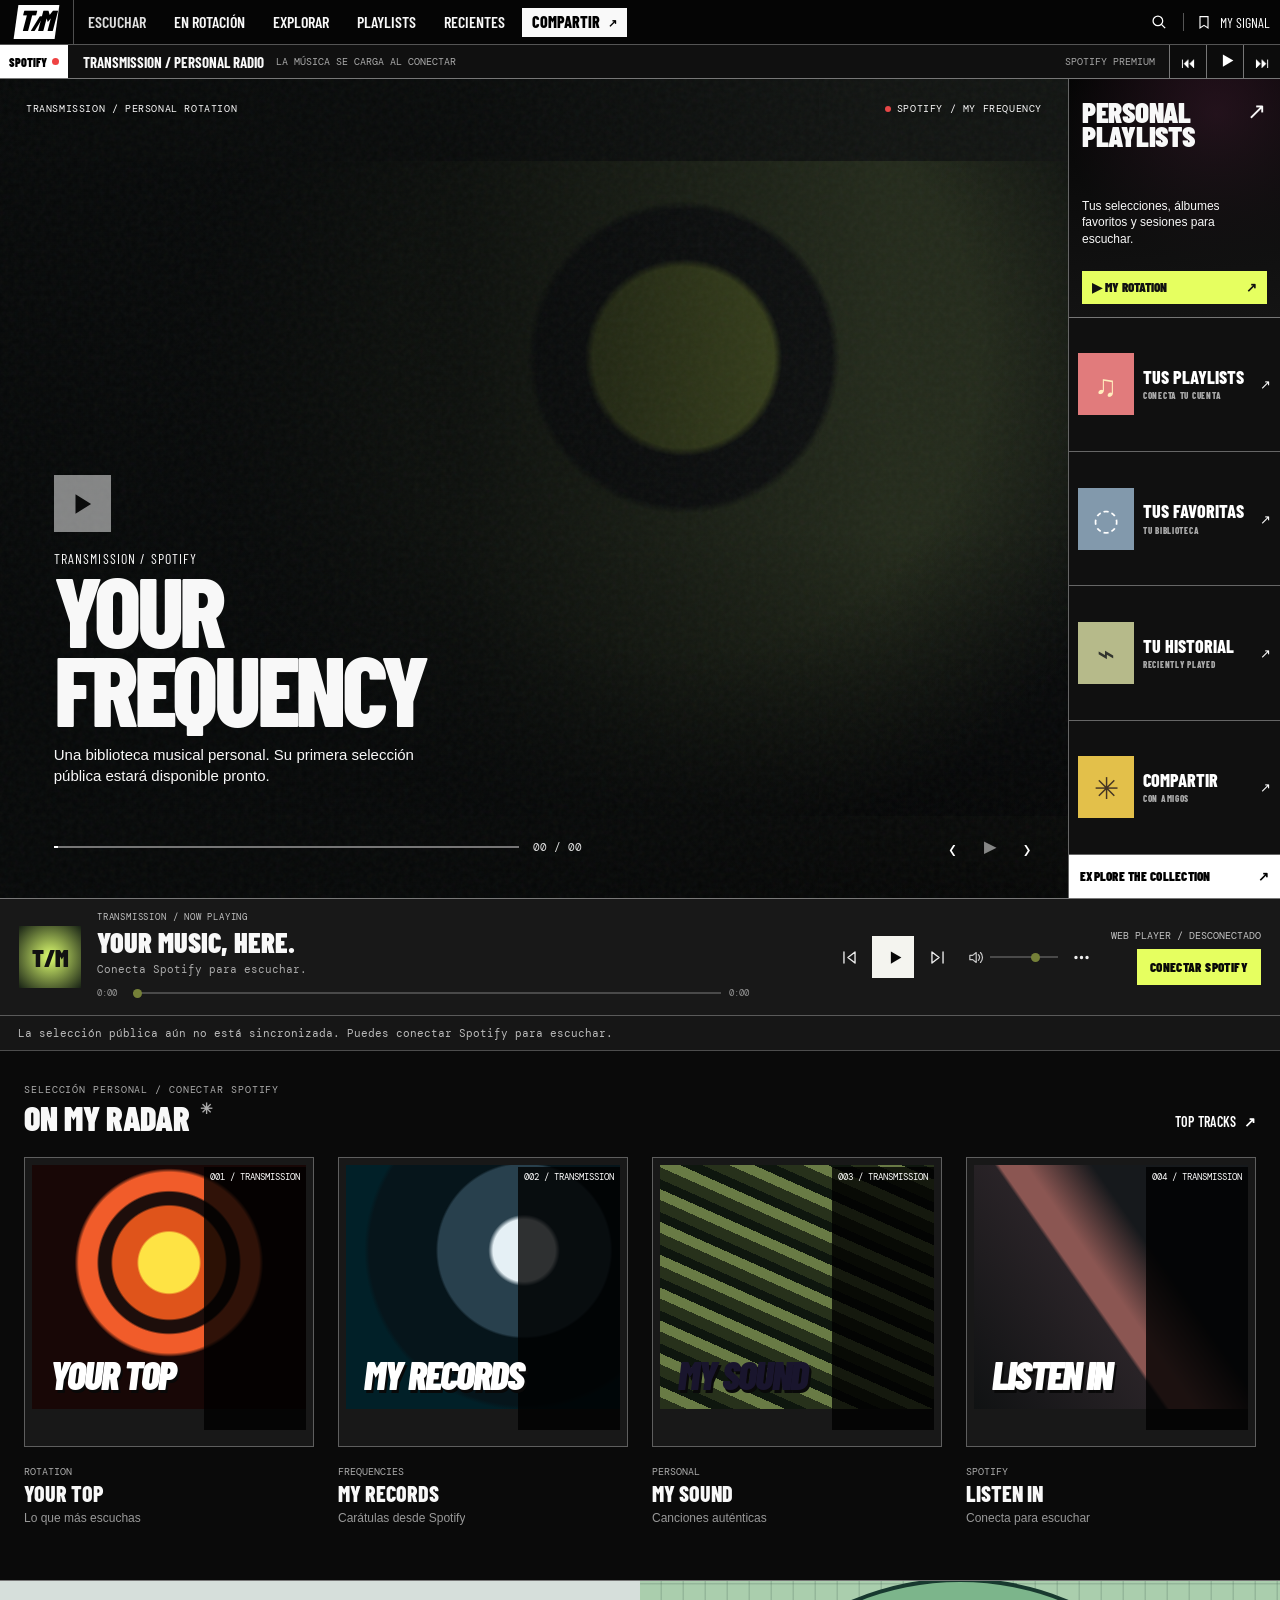
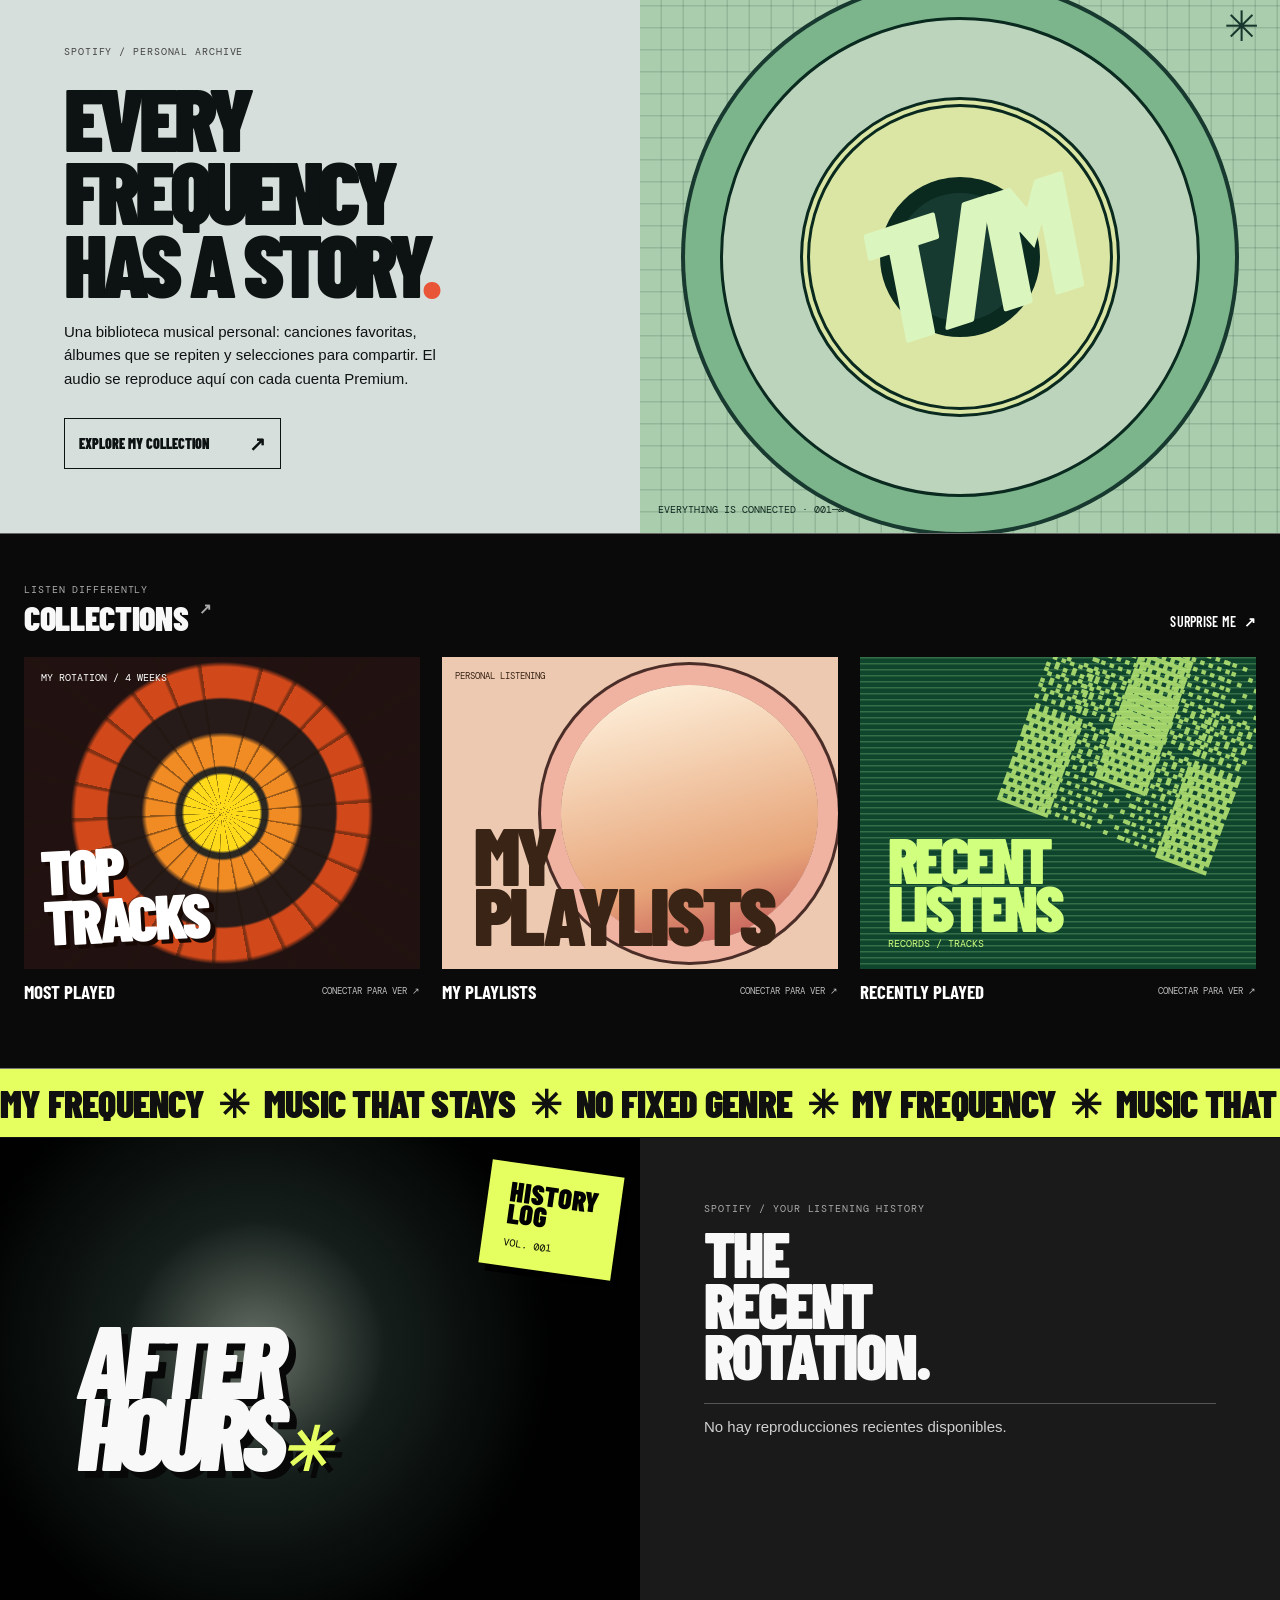
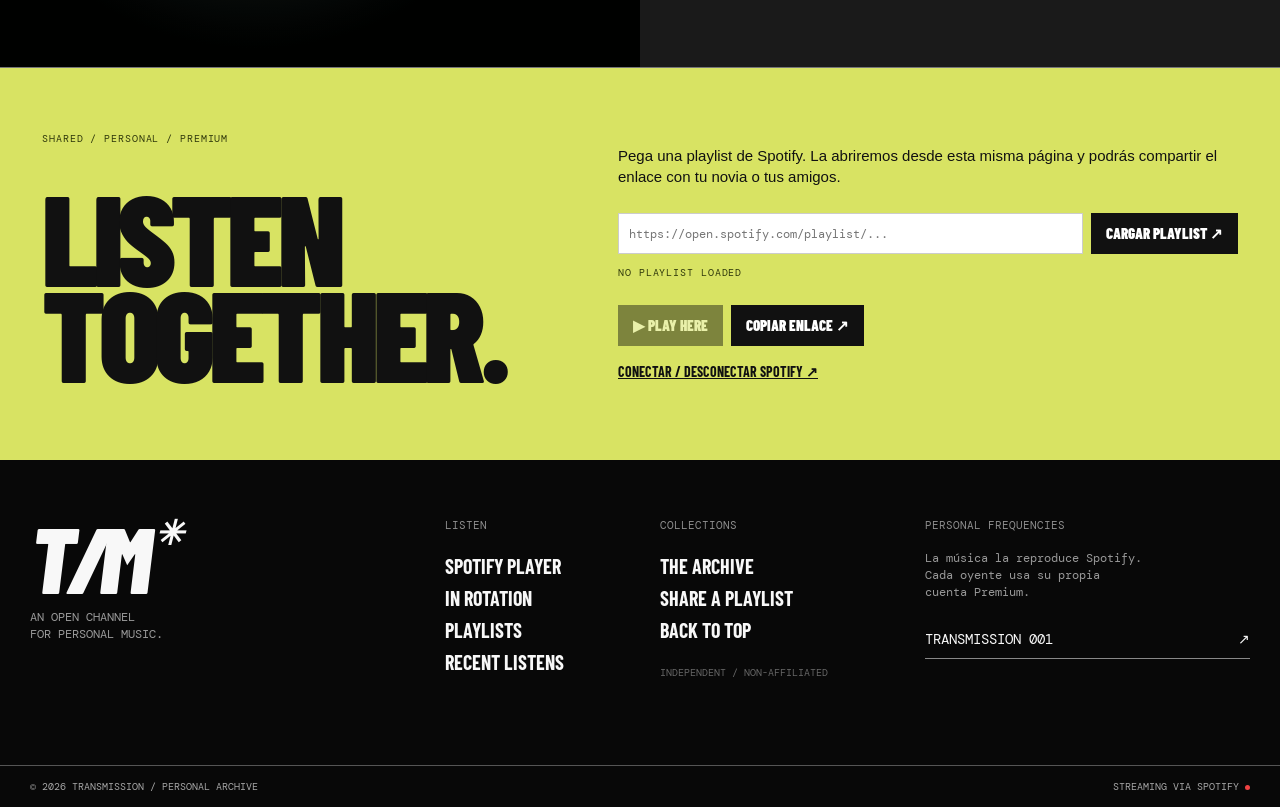
==== commit cefc41e2: "Sincronizar callback Spotify con persistencia de sesión corregida" ====
--- a/musica.html
+++ b/musica.html
@@ -6,7 +6,7 @@
   <title>TRANSMISSION — Conectando Spotify</title>
   <meta name="robots" content="noindex,nofollow">
   <style>html{color-scheme:dark}body{margin:0;min-height:100vh;background:#090909;color:#f2f2ed;display:grid;place-items:center;font-family:Arial,sans-serif}main{max-width:560px;padding:25px}h1{font-size:36px;letter-spacing:-.04em}p{line-height:1.5;color:#aaa}a{color:#e6ff60}</style>
-  <script src="./spotify-auth.js"></script>
+  <script src="./spotify-auth.js?v=20261011i"></script>
 </head>
 <body><main><h1>TRANSMISSION / CONECTANDO…</h1><p id="message">Validando la autorización directamente con Spotify y regresando al reproductor.</p><a href="/">Volver al inicio ↗</a></main>
 <script>
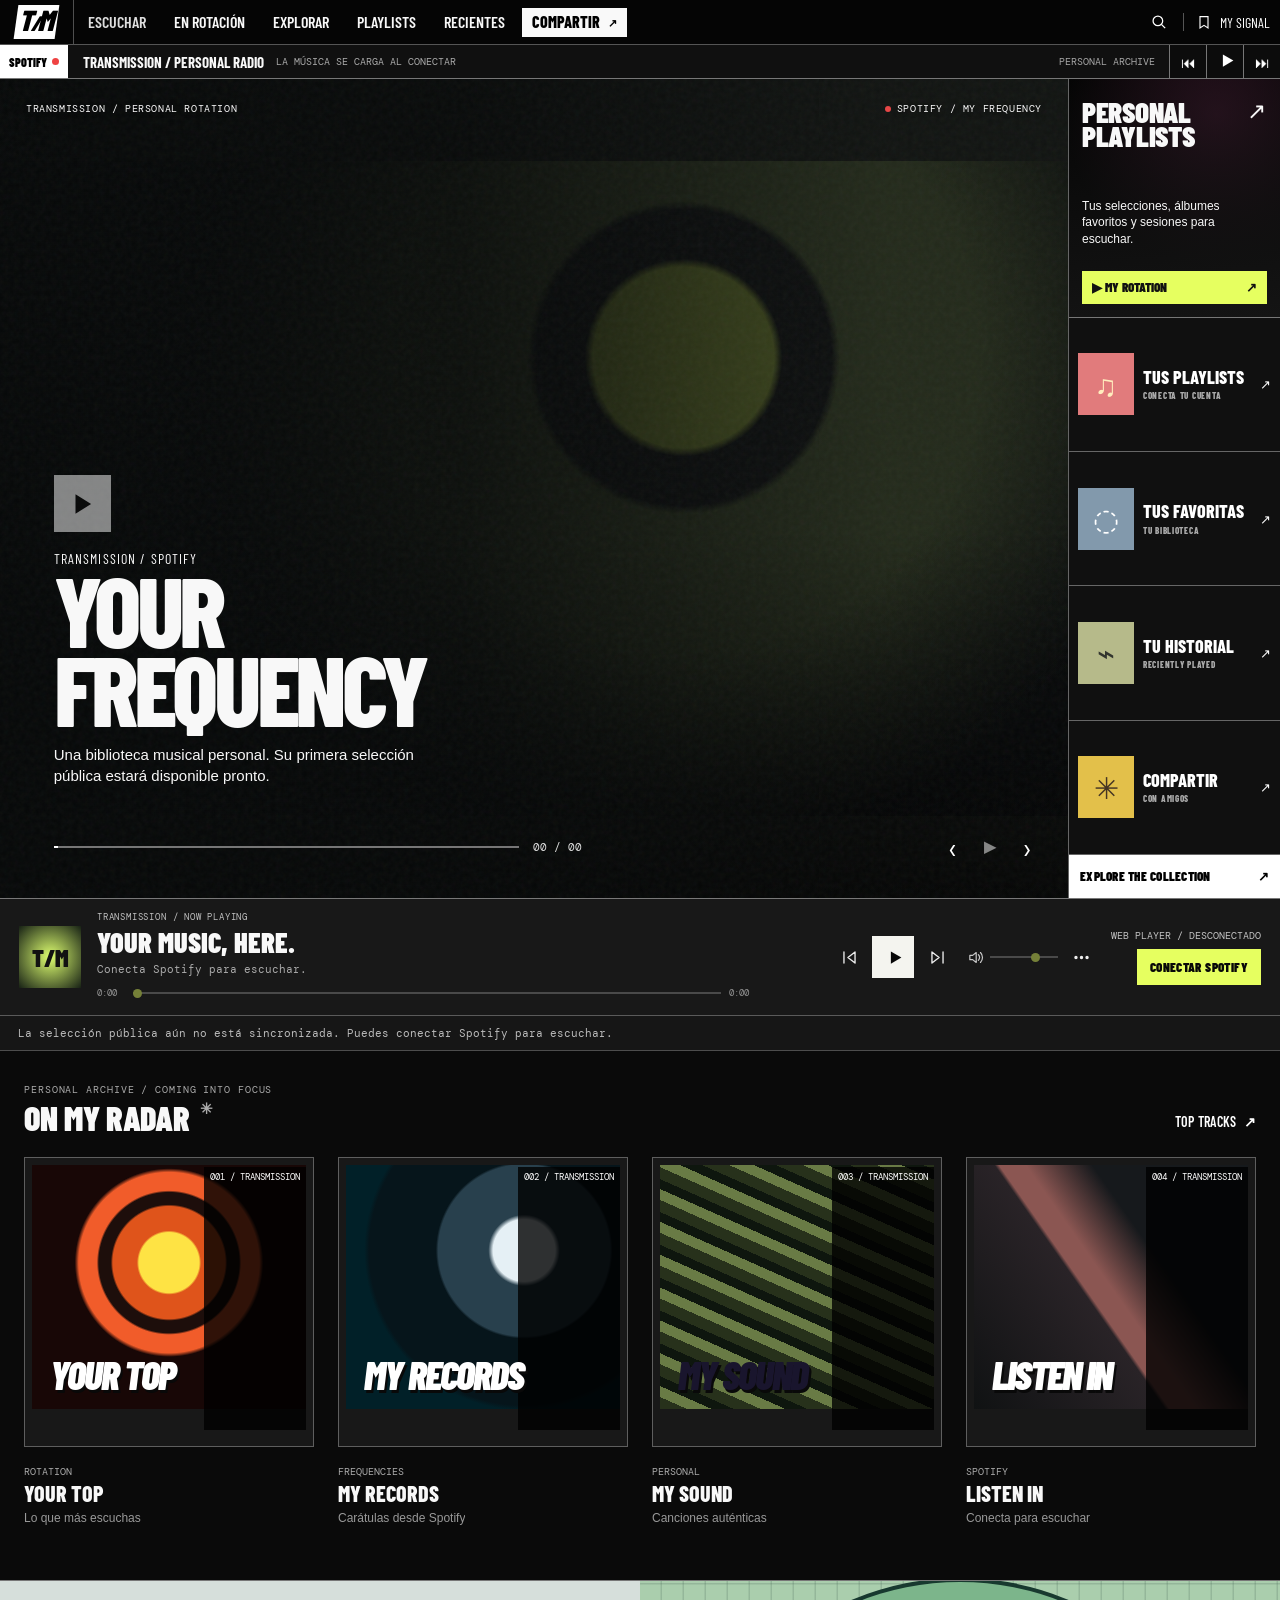
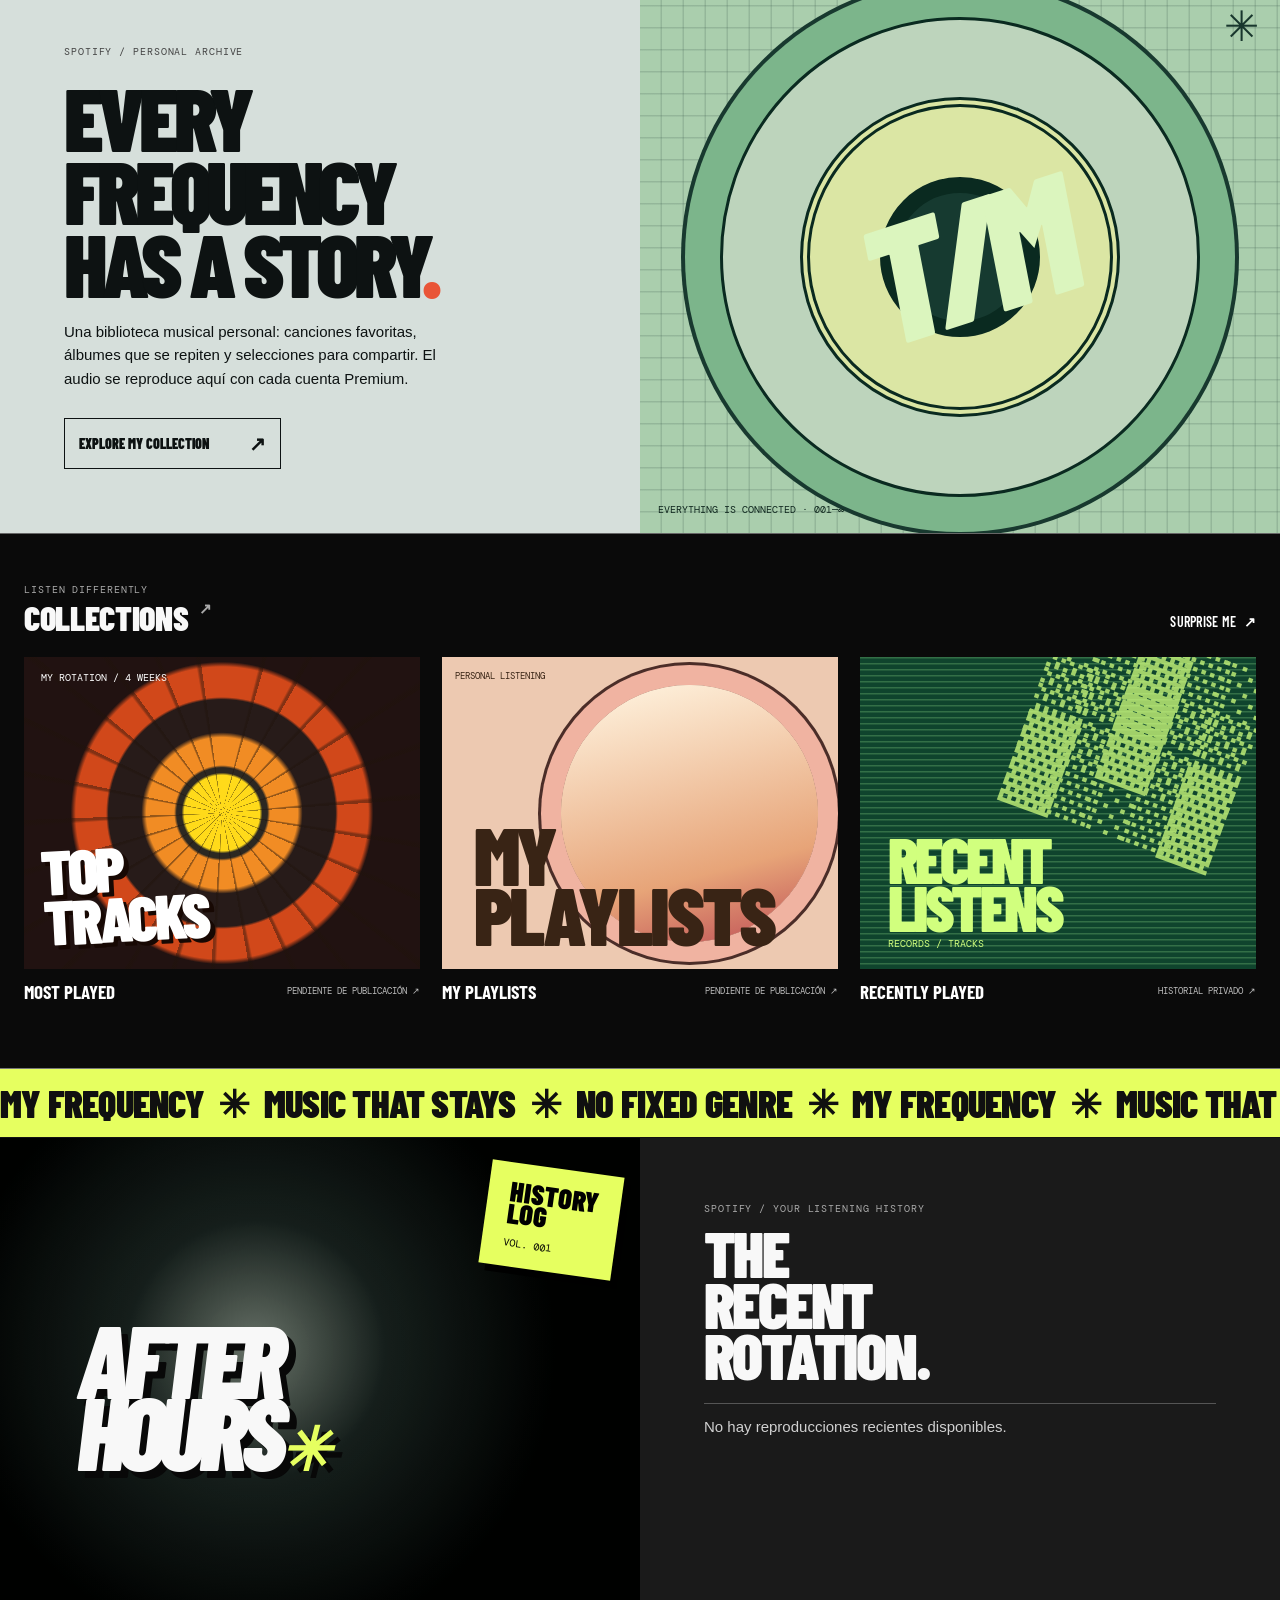
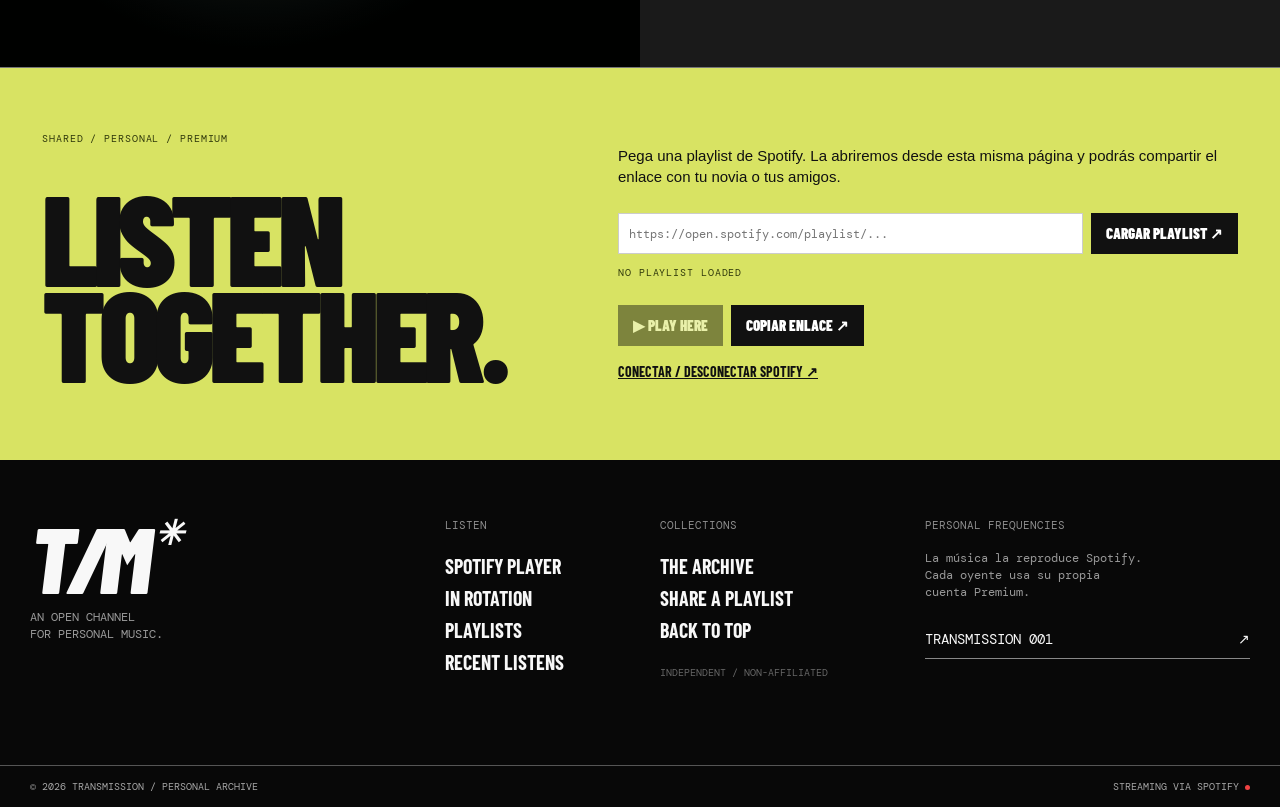
==== commit 27dcf4ac: "Sincronizar callback OAuth con última versión de Spotify y almacenamiento de sesión" ====
--- a/musica.html
+++ b/musica.html
@@ -2,11 +2,16 @@
 <html lang="es">
 <head>
   <meta charset="utf-8">
+<link rel="icon" href="./favicon.svg?v=2" type="image/svg+xml">
+<link rel="shortcut icon" href="./favicon.svg?v=2" type="image/svg+xml">
+<meta name="application-name" content="TRANSMISSION">
+<meta name="apple-mobile-web-app-title" content="TRANSMISSION">
+<meta property="og:site_name" content="TRANSMISSION">
   <meta name="viewport" content="width=device-width,initial-scale=1">
   <title>TRANSMISSION — Conectando Spotify</title>
   <meta name="robots" content="noindex,nofollow">
   <style>html{color-scheme:dark}body{margin:0;min-height:100vh;background:#090909;color:#f2f2ed;display:grid;place-items:center;font-family:Arial,sans-serif}main{max-width:560px;padding:25px}h1{font-size:36px;letter-spacing:-.04em}p{line-height:1.5;color:#aaa}a{color:#e6ff60}</style>
-  <script src="./spotify-auth.js?v=20261011i"></script>
+  <script src="./spotify-auth.js?v=20261011master10"></script>
 </head>
 <body><main><h1>TRANSMISSION / CONECTANDO…</h1><p id="message">Validando la autorización directamente con Spotify y regresando al reproductor.</p><a href="/">Volver al inicio ↗</a></main>
 <script>
